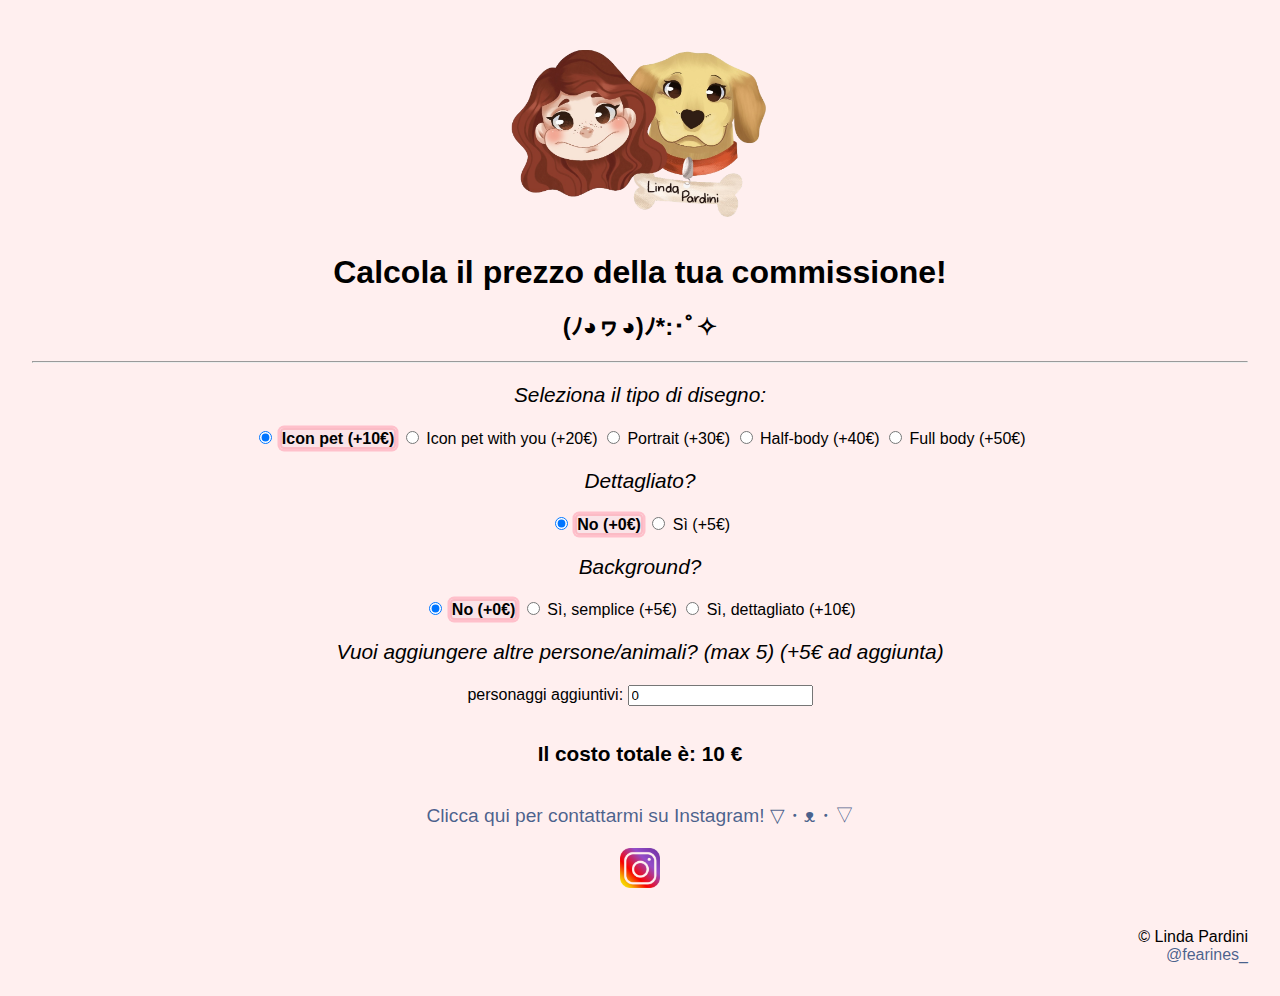
==== index.html @ 96a486bc "final update i think" ====
<!DOCTYPE html>
<html lang="en">
<head>
    <meta charset="UTF-8">
    <meta name="viewport" content="width=device-width, initial-scale=1.0">
    <title>Linda Pardini</title>
    <!--<link rel="stylesheet" href="css/lightbox.min.css" />-->
    <link rel="stylesheet" href="css/style.css" />
</head>
<body>
  
<a href="index.html"><img src="img/logo_nob.png" alt="logo" class="imglogo"></a>

<!--
  <div id="divnav" class="center">
    <nav>
        <ul class="menu">
            <li class="active"><a href="index.html">Home</a></li>
            <li><a href="childrensbook.html">Children's book</a></li>
            <li><a href="characterdesign.html">Character Design</a></li>
            <li><a href="aboutandcontacts.html">About and Contact</a></li>
        </ul>
    </nav>
  </div>
-->
  <h1>Calcola il prezzo della tua commissione!</h1>
  <h2>(ﾉ◕ヮ◕)ﾉ*:･ﾟ✧</h2>

  <hr>

  <p class="option">Seleziona il tipo di disegno:</p>

  <div id="tipo">
    <label for="icon">
      <input type="radio" id="icon" name="tipodisegno" class="container" onchange="checkTotal()" value="10" checked>
      <span>Icon pet (+10€)</span>
    </label>
    <label for="icon2">
      <input type="radio" id="icon2" name="tipodisegno" class="container" onchange="checkTotal()" value="20">
      <span>Icon pet with you (+20€)</span>
    </label>
    <label for="portrait">
      <input type="radio" id="portrait" name="tipodisegno" class="container" onchange="checkTotal()" value="30">
      <span>Portrait (+30€)</span>
    </label>
    <label for="halfbody">
      <input type="radio" id="halfbody" name="tipodisegno" class="container" onchange="checkTotal()" value="40">
      <span>Half-body (+40€)</span>
    </label>
    <label for="fullbody">
      <input type="radio" id="fullbody" name="tipodisegno" class="container" onchange="checkTotal()" value="50">
      <span>Full body (+50€)</span>
    </label>
  </div>

  <p class="option">Dettagliato?</p>

  <div id="tipo2">
    <label for="nodett">
      <input type="radio" id="nodett" name="sempordett" class="container" onchange="checkTotal()" value="0" checked>
      <span>No (+0€)</span>
    </label>
    <label for="sidett">
      <input type="radio" id="sidett" name="sempordett" class="container" onchange="checkTotal()" value="5">
      <span>Sì (+5€)</span>
    </label>
  </div>

  <p class="option">Background?</p>

  <div id="tipo3">
    <label for="nobackground">
      <input type="radio" id="nobackground" name="backorno" class="container" onchange="checkTotal()" value="0" checked>
      <span>No (+0€)</span>
    </label>
    <label for="sibackground">
      <input type="radio" id="sibackground" name="backorno" class="container" onchange="checkTotal()" value="5">
      <span>Sì, semplice (+5€)</span>
    </label>
    <label for="sibackgrounddett">
      <input type="radio" id="sibackgrounddett" name="backorno" class="container" onchange="checkTotal()" value="10">
      <span>Sì, dettagliato (+10€)</span>
    </label>
  </div>
  
  <p class="option">Vuoi aggiungere altre persone/animali? (max 5) (+5€ ad aggiunta)</p>
  
  <div id="tipo4">
    <label for="quantitypg">personaggi aggiuntivi:
       <input pattern="[0-9]*" placeholder="max 5 personaggi!" onchange="checkTotal()" type="text" name="howmanypg" value="0">
    </label>
  </div>

  <br>
  <div id="erroretipo4">

  </div>

  <br>
  <div id="carrello">
    Il costo totale è: 10 €
  </div>

  <br>
  
  <p class="richiesta"> <a href="http://instagram.com/_u/fearines_">Clicca qui per contattarmi su Instagram! ▽・ᴥ・▽</a></p>
  <a href="http://instagram.com/_u/fearines_"><img src="img/instagram.png" alt="logo" width="40px"></a>

  <br>
  <br>
  <br>
  <footer>
    © Linda Pardini<br>
    <a href="https://www.instagram.com/fearines_/">@fearines_</a>
  </footer>

  <script src="js/carrello.js"></script>

</body>
</html>
---- css/style.css ----
.gallery {
  margin: 10px 50px;
}
.gallery img {
  transition: 1s;
  padding: 15px;
  width: 200px;
}
.gallery img:hover {
  filter: grayscale(100%);
  transform: scale(1.1);
}
.center {
  display: block;
  margin-left: auto;
  margin-right: auto;
}
.imglogo {
  display: block;
  margin: 0 auto;
  max-width: 300px;
}
#quantitypg {
  width: 3em;
  height: 3em;
}
body {
  background-color: #ffefef;
  text-align: center;
  font-family: Arial, Helvetica, sans-serif;
  padding: 1em;
  margin: 1em;
}
.active {
  background-color: #fdd5d5;
  border-radius: 100px;
}
#divnav {
  text-align: center;
}
#divnav li {
  display: inline-block;
  font-size: 20px;
  padding: 20px;
  list-style-type: none;
}
a {
  outline: none;
  text-decoration: none;
  color: rgba(24, 59, 114, 0.794);
}
a:visited {
  text-decoration: none;
}
a:hover {
  text-decoration: none;
}
a:focus {
  text-decoration: none;
}
a:hover,
a:active {
  text-decoration: none;
}
.option {
  font-size: 130%;
  font-style: italic;
}
#carrello {
  font-size: 130%;
  font-weight: bold;
}
footer {
  text-align: right;
  text-decoration: none;
}
.richiesta {
  font-size: 120%;
  color: rgba(24, 59, 114, 0.794);
}
#erroretipo4 {
  color: red;
}
input[type="radio"]:checked ~ * {
  box-shadow: 0 0 0 2.5px pink;
  border: 2px solid rgb(251, 187, 197);
  border-radius: 4px;
  background: rgb(250, 228, 232);
}
input[type="radio"]:checked + span {
  font-weight: bold;
}
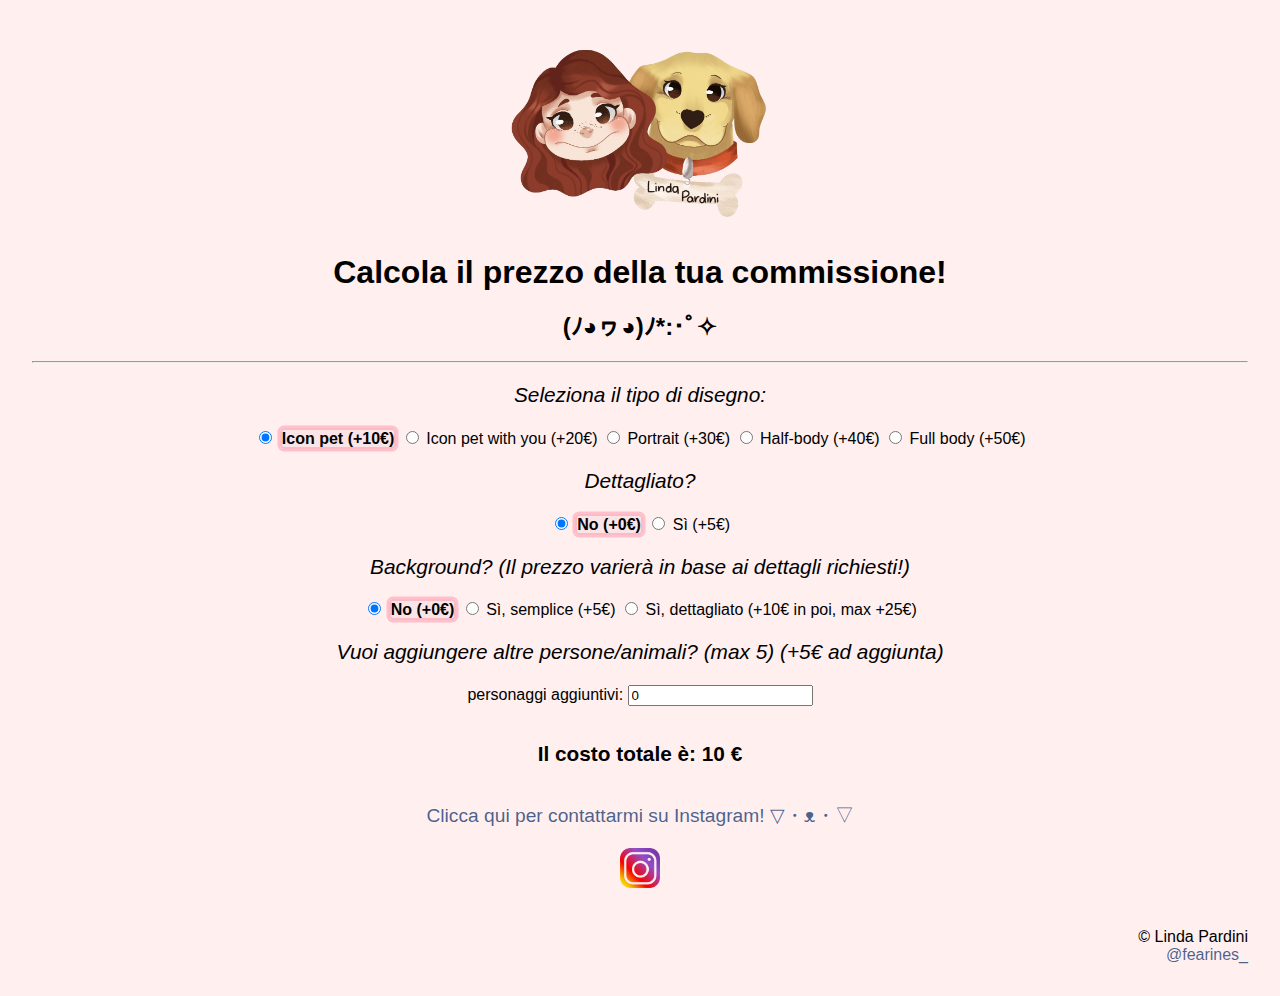
==== commit 4c7dc396: "some changes prices" ====
--- a/index.html
+++ b/index.html
@@ -66,7 +66,7 @@
     </label>
   </div>
 
-  <p class="option">Background?</p>
+  <p class="option">Background? (Il prezzo varierà in base ai dettagli richiesti!)</p>
 
   <div id="tipo3">
     <label for="nobackground">
@@ -79,7 +79,7 @@
     </label>
     <label for="sibackgrounddett">
       <input type="radio" id="sibackgrounddett" name="backorno" class="container" onchange="checkTotal()" value="10">
-      <span>Sì, dettagliato (+10€)</span>
+      <span>Sì, dettagliato (+10€ in poi, max +25€)</span>
     </label>
   </div>
   
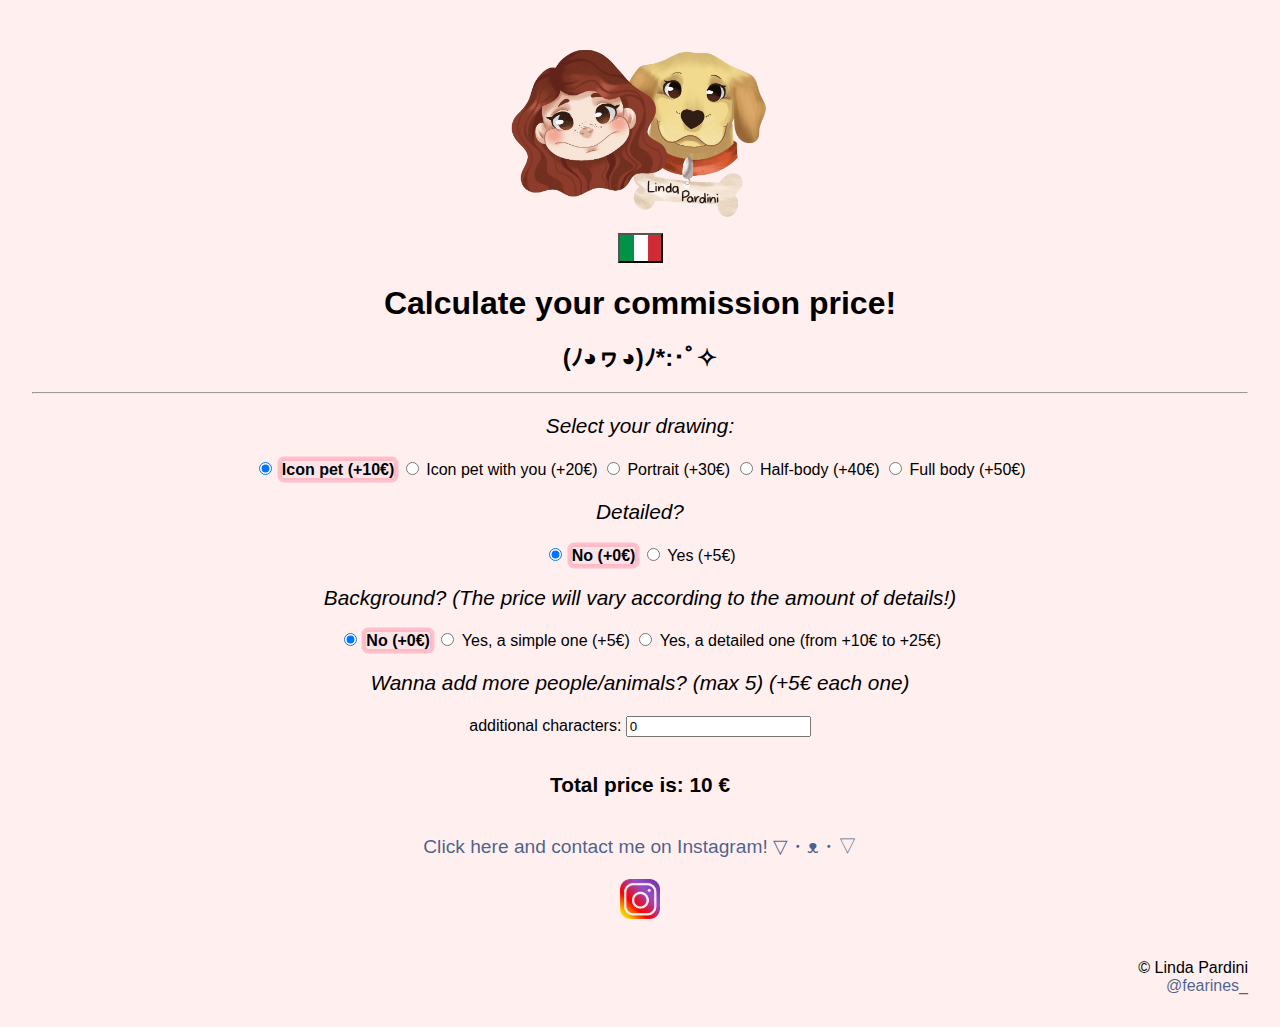
==== commit d8837ac5: "change language with jquery" ====
--- a/index.html
+++ b/index.html
@@ -3,9 +3,14 @@
 <head>
     <meta charset="UTF-8">
     <meta name="viewport" content="width=device-width, initial-scale=1.0">
-    <title>Linda Pardini</title>
-    <!--<link rel="stylesheet" href="css/lightbox.min.css" />-->
+    <meta property="og:title" content="Fearines Commission Calculator" />
+    <meta property="og:description" 
+    content="Calcola qui i tuoi prezzi per la tua commissione in modo facile e veloce!" />
+    <meta property="og:url" content="https://emyleaf.github.io/fearines-commision-calculator/index.html" />
+    <meta property="og:image" content="img/logo_nob.png" />
+    <title>Fearines Commission Calculator</title>
     <link rel="stylesheet" href="css/style.css" />
+    <link rel="icon" href="img/icon.png">
 </head>
 <body>
   
@@ -23,12 +28,15 @@
     </nav>
   </div>
 -->
-  <h1>Calcola il prezzo della tua commissione!</h1>
+
+  <button id="switch-lang" class="italiano"></button>
+
+  <h1><span lang="eng">Calculate your commission price!</span><span lang="ita">Calcola il prezzo della tua commissione!</span></h1>
   <h2>(ﾉ◕ヮ◕)ﾉ*:･ﾟ✧</h2>
 
   <hr>
-
-  <p class="option">Seleziona il tipo di disegno:</p>
+  
+  <p class="option"><span lang="eng">Select your drawing:</span><span lang="ita">Seleziona il tipo di disegno:</span></p>
 
   <div id="tipo">
     <label for="icon">
@@ -53,7 +61,7 @@
     </label>
   </div>
 
-  <p class="option">Dettagliato?</p>
+  <p class="option"><span lang="eng">Detailed?</span><span lang="ita">Dettagliato?</span></p>
 
   <div id="tipo2">
     <label for="nodett">
@@ -62,11 +70,11 @@
     </label>
     <label for="sidett">
       <input type="radio" id="sidett" name="sempordett" class="container" onchange="checkTotal()" value="5">
-      <span>Sì (+5€)</span>
+      <span lang="eng">Yes (+5€)</span><span lang="ita">Sì (+5€)</span>
     </label>
   </div>
 
-  <p class="option">Background? (Il prezzo varierà in base ai dettagli richiesti!)</p>
+  <p class="option"><span lang="eng">Background? (The price will vary according to the amount of details!)</span><span lang="ita">Background? (Il prezzo varierà in base ai dettagli richiesti!)</span></p>
 
   <div id="tipo3">
     <label for="nobackground">
@@ -75,35 +83,40 @@
     </label>
     <label for="sibackground">
       <input type="radio" id="sibackground" name="backorno" class="container" onchange="checkTotal()" value="5">
-      <span>Sì, semplice (+5€)</span>
+      <span lang="eng">Yes, a simple one (+5€)</span><span lang="ita">Sì, semplice (+5€)</span>
     </label>
     <label for="sibackgrounddett">
       <input type="radio" id="sibackgrounddett" name="backorno" class="container" onchange="checkTotal()" value="10">
-      <span>Sì, dettagliato (+10€ in poi, max +25€)</span>
+      <span lang="eng">Yes, a detailed one (from +10€ to +25€)</span><span lang="ita">Sì, dettagliato (da +10€ fino a un massimo di +25€)</span>
     </label>
   </div>
   
-  <p class="option">Vuoi aggiungere altre persone/animali? (max 5) (+5€ ad aggiunta)</p>
+  <p class="option"><span lang="eng">Wanna add more people/animals? (max 5) (+5€ each one)</span><span lang="ita">Vuoi aggiungere altre persone/animali? (max 5) (+5€ ad aggiunta)</span></p>
   
   <div id="tipo4">
-    <label for="quantitypg">personaggi aggiuntivi:
+    <label for="quantitypg"><span lang="eng">additional characters: </span><span lang="ita">personaggi aggiuntivi: </span>
        <input pattern="[0-9]*" placeholder="max 5 personaggi!" onchange="checkTotal()" type="text" name="howmanypg" value="0">
     </label>
   </div>
 
   <br>
-  <div id="erroretipo4">
-
+  <div id="erroretipo4" style="display: none;">
+    <div>
+      <span lang='eng'>Enter a valid number of characters!</span>
+    </div>
+    <div>
+      <span lang='ita'>Inserisci un numero valido di personaggi!</span>
+    </div>
   </div>
 
   <br>
   <div id="carrello">
-    Il costo totale è: 10 €
+    <span lang="eng">Total price is: 10 €</span><span lang="ita">Il costo totale è: 10 €</span>
   </div>
 
   <br>
   
-  <p class="richiesta"> <a href="http://instagram.com/_u/fearines_">Clicca qui per contattarmi su Instagram! ▽・ᴥ・▽</a></p>
+  <p class="richiesta"><a href="http://instagram.com/_u/fearines_"><span lang="eng">Click here and contact me on Instagram! ▽・ᴥ・▽</span><span lang="ita">Clicca qui per contattarmi su Instagram! ▽・ᴥ・▽</span></a></p>
   <a href="http://instagram.com/_u/fearines_"><img src="img/instagram.png" alt="logo" width="40px"></a>
 
   <br>
@@ -114,6 +127,7 @@
     <a href="https://www.instagram.com/fearines_/">@fearines_</a>
   </footer>
 
+  <script src="js/jquery-3.6.0.js"></script>
   <script src="js/carrello.js"></script>
 
 </body>
--- a/css/style.css
+++ b/css/style.css
@@ -87,6 +87,19 @@
   border-radius: 4px;
   background: rgb(250, 228, 232);
 }
-input[type="radio"]:checked + span {
+input[type="radio"]:checked ~ span {
   font-weight: bold;
 }
+.italiano {
+  background-image: url("../img/itaflag.png");
+  background-size: 42px 40px;
+  height: 30px;
+  width: 45px;
+}
+.inglese {
+  background-image: url("../img/engflag.png");
+  background-position: 0cm;
+  background-size: 42px 40px;
+  height: 30px;
+  width: 45px;
+}
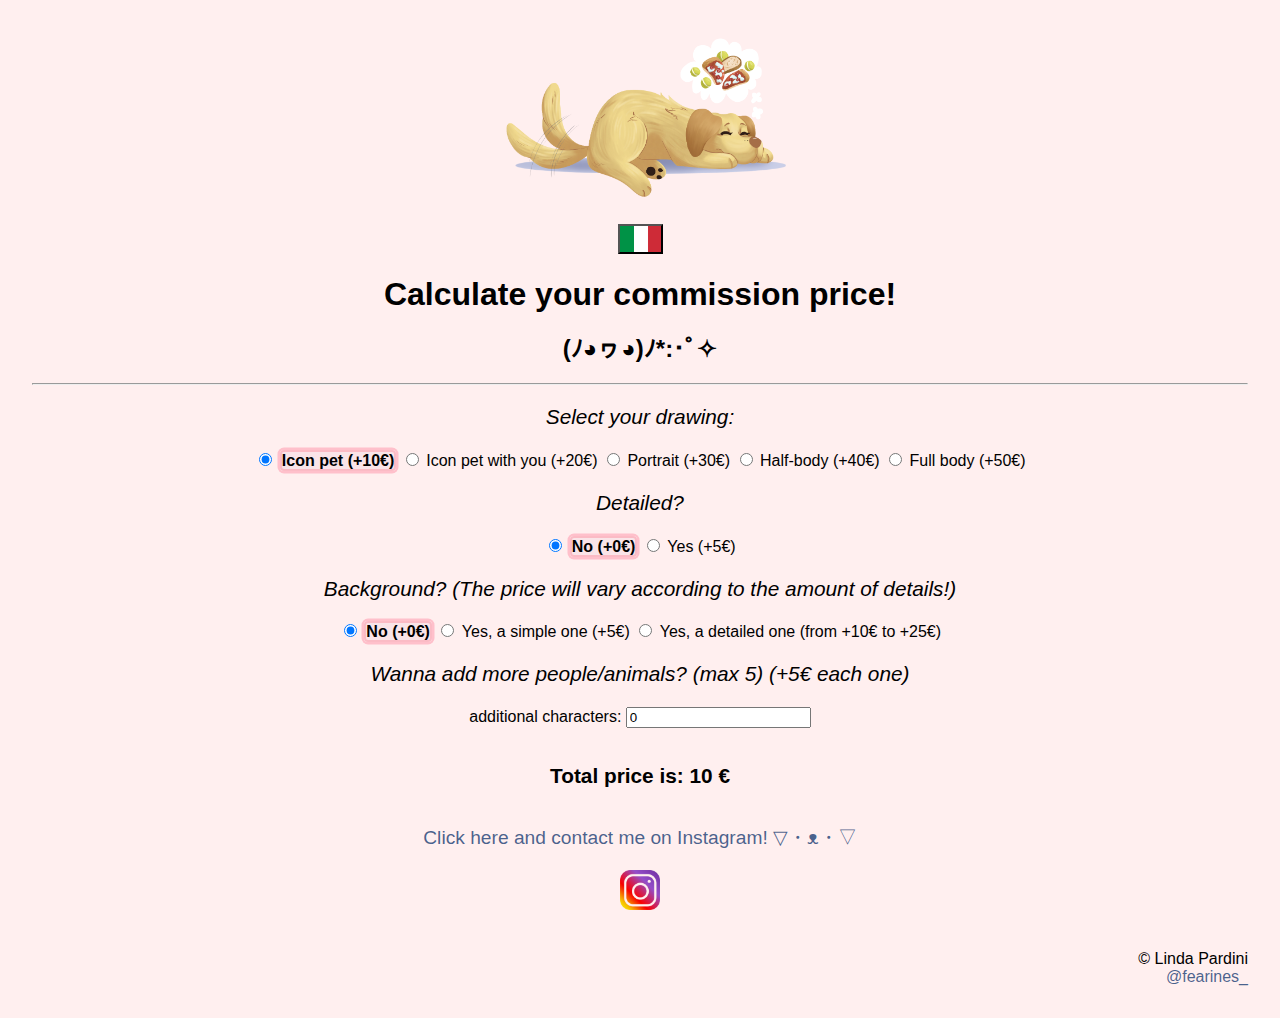
==== commit dd738937: "changed something in js + new logo" ====
--- a/index.html
+++ b/index.html
@@ -14,7 +14,7 @@
 </head>
 <body>
   
-<a href="index.html"><img src="img/logo_nob.png" alt="logo" class="imglogo"></a>
+<a href="index.html"><img src="img/saphi.png" alt="logo" class="imglogo"></a>
 
 <!--
   <div id="divnav" class="center">
--- a/css/style.css
+++ b/css/style.css
@@ -19,6 +19,7 @@
   display: block;
   margin: 0 auto;
   max-width: 300px;
+  padding-bottom: 20px;
 }
 #quantitypg {
   width: 3em;
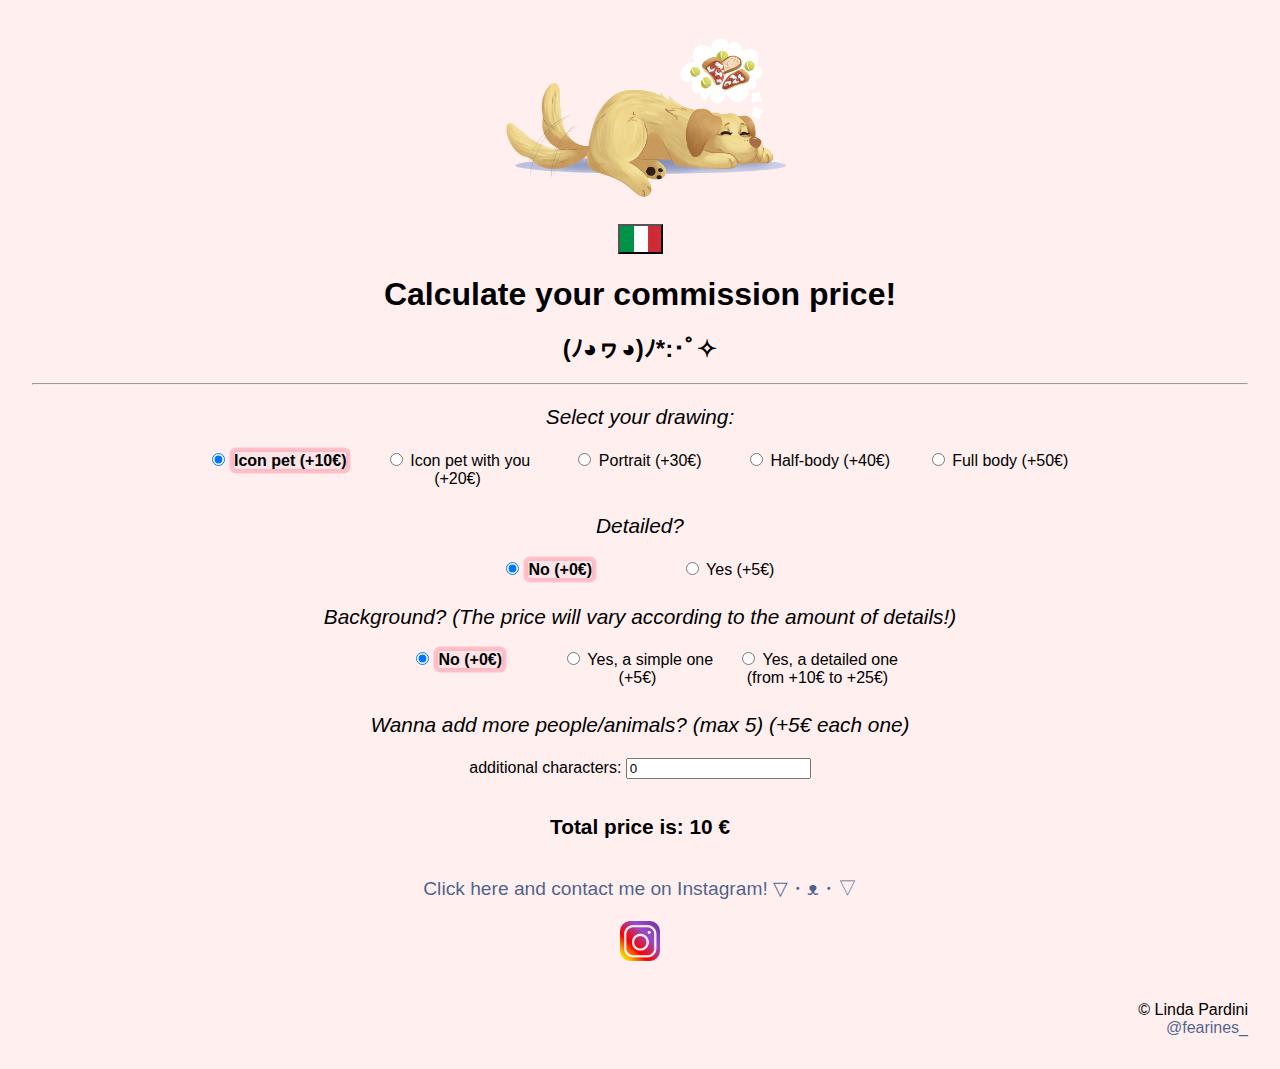
==== commit 72c3c876: "flex css choices" ====
--- a/index.html
+++ b/index.html
@@ -38,24 +38,24 @@
   
   <p class="option"><span lang="eng">Select your drawing:</span><span lang="ita">Seleziona il tipo di disegno:</span></p>
 
-  <div id="tipo">
-    <label for="icon">
+  <div id="tipo" class="parent">
+    <label for="icon" class="box">
       <input type="radio" id="icon" name="tipodisegno" class="container" onchange="checkTotal()" value="10" checked>
       <span>Icon pet (+10€)</span>
     </label>
-    <label for="icon2">
+    <label for="icon2" class="box">
       <input type="radio" id="icon2" name="tipodisegno" class="container" onchange="checkTotal()" value="20">
       <span>Icon pet with you (+20€)</span>
     </label>
-    <label for="portrait">
+    <label for="portrait" class="box">
       <input type="radio" id="portrait" name="tipodisegno" class="container" onchange="checkTotal()" value="30">
       <span>Portrait (+30€)</span>
     </label>
-    <label for="halfbody">
+    <label for="halfbody" class="box">
       <input type="radio" id="halfbody" name="tipodisegno" class="container" onchange="checkTotal()" value="40">
       <span>Half-body (+40€)</span>
     </label>
-    <label for="fullbody">
+    <label for="fullbody" class="box">
       <input type="radio" id="fullbody" name="tipodisegno" class="container" onchange="checkTotal()" value="50">
       <span>Full body (+50€)</span>
     </label>
@@ -63,12 +63,12 @@
 
   <p class="option"><span lang="eng">Detailed?</span><span lang="ita">Dettagliato?</span></p>
 
-  <div id="tipo2">
-    <label for="nodett">
+  <div id="tipo2" class="parent">
+    <label for="nodett" class="box">
       <input type="radio" id="nodett" name="sempordett" class="container" onchange="checkTotal()" value="0" checked>
       <span>No (+0€)</span>
     </label>
-    <label for="sidett">
+    <label for="sidett" class="box">
       <input type="radio" id="sidett" name="sempordett" class="container" onchange="checkTotal()" value="5">
       <span lang="eng">Yes (+5€)</span><span lang="ita">Sì (+5€)</span>
     </label>
@@ -76,16 +76,16 @@
 
   <p class="option"><span lang="eng">Background? (The price will vary according to the amount of details!)</span><span lang="ita">Background? (Il prezzo varierà in base ai dettagli richiesti!)</span></p>
 
-  <div id="tipo3">
-    <label for="nobackground">
+  <div id="tipo3" class="parent">
+    <label for="nobackground" class="box">
       <input type="radio" id="nobackground" name="backorno" class="container" onchange="checkTotal()" value="0" checked>
       <span>No (+0€)</span>
     </label>
-    <label for="sibackground">
+    <label for="sibackground" class="box">
       <input type="radio" id="sibackground" name="backorno" class="container" onchange="checkTotal()" value="5">
       <span lang="eng">Yes, a simple one (+5€)</span><span lang="ita">Sì, semplice (+5€)</span>
     </label>
-    <label for="sibackgrounddett">
+    <label for="sibackgrounddett" class="box">
       <input type="radio" id="sibackgrounddett" name="backorno" class="container" onchange="checkTotal()" value="10">
       <span lang="eng">Yes, a detailed one (from +10€ to +25€)</span><span lang="ita">Sì, dettagliato (da +10€ fino a un massimo di +25€)</span>
     </label>
@@ -93,7 +93,7 @@
   
   <p class="option"><span lang="eng">Wanna add more people/animals? (max 5) (+5€ each one)</span><span lang="ita">Vuoi aggiungere altre persone/animali? (max 5) (+5€ ad aggiunta)</span></p>
   
-  <div id="tipo4">
+  <div id="tipo4" class="parent">
     <label for="quantitypg"><span lang="eng">additional characters: </span><span lang="ita">personaggi aggiuntivi: </span>
        <input pattern="[0-9]*" placeholder="max 5 personaggi!" onchange="checkTotal()" type="text" name="howmanypg" value="0">
     </label>
--- a/css/style.css
+++ b/css/style.css
@@ -104,3 +104,13 @@
   height: 30px;
   width: 45px;
 }
+.box {
+  flex: 0 1 175px;
+  margin-right: 5px;
+  margin-bottom: 5px;
+}
+.parent {
+  display: flex;
+  flex-wrap: wrap;
+  justify-content: center;
+}
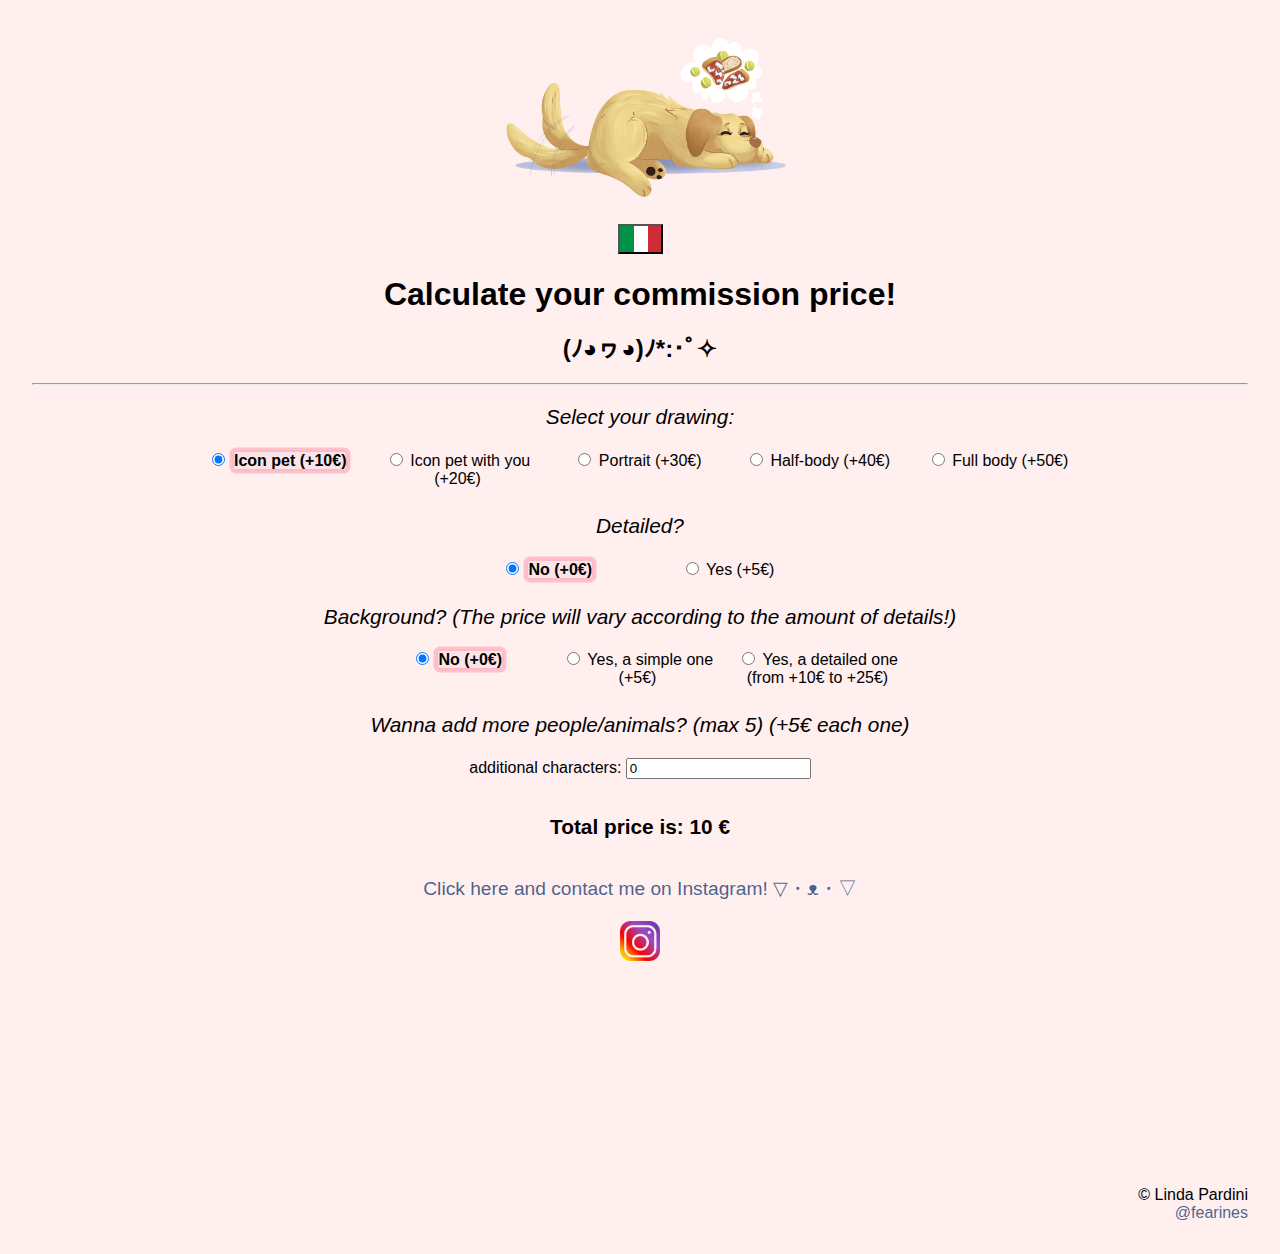
==== commit 6c06d8d0: "some fix" ====
--- a/index.html
+++ b/index.html
@@ -116,15 +116,19 @@
 
   <br>
   
-  <p class="richiesta"><a href="http://instagram.com/_u/fearines_"><span lang="eng">Click here and contact me on Instagram! ▽・ᴥ・▽</span><span lang="ita">Clicca qui per contattarmi su Instagram! ▽・ᴥ・▽</span></a></p>
-  <a href="http://instagram.com/_u/fearines_"><img src="img/instagram.png" alt="logo" width="40px"></a>
+  <p class="richiesta"><a href="http://instagram.com/_u/fearines"><span lang="eng">Click here and contact me on Instagram! ▽・ᴥ・▽</span><span lang="ita">Clicca qui per contattarmi su Instagram! ▽・ᴥ・▽</span></a></p>
+  <a href="http://instagram.com/_u/fearines"><img src="img/instagram.png" alt="logo" width="40px"></a>
 
+  <div class="has-text-centered links">
+    <iframe  src="https://allmylinks.com/widget/profile/fearines.html?dark=0&big=0" width="395" height="162.2" style="max-width:100%; margin: 0; border:none;overflow:hidden" scrolling="no" frameborder="0" allowtransparency="true" allow="encrypted-media"></iframe>
+  </div>
+ 
   <br>
   <br>
   <br>
   <footer>
     © Linda Pardini<br>
-    <a href="https://www.instagram.com/fearines_/">@fearines_</a>
+    <a href="https://www.instagram.com/fearines/">@fearines</a>
   </footer>
 
   <script src="js/jquery-3.6.0.js"></script>
--- a/css/style.css
+++ b/css/style.css
@@ -114,3 +114,6 @@
   flex-wrap: wrap;
   justify-content: center;
 }
+.links {
+  justify-content: center;
+}